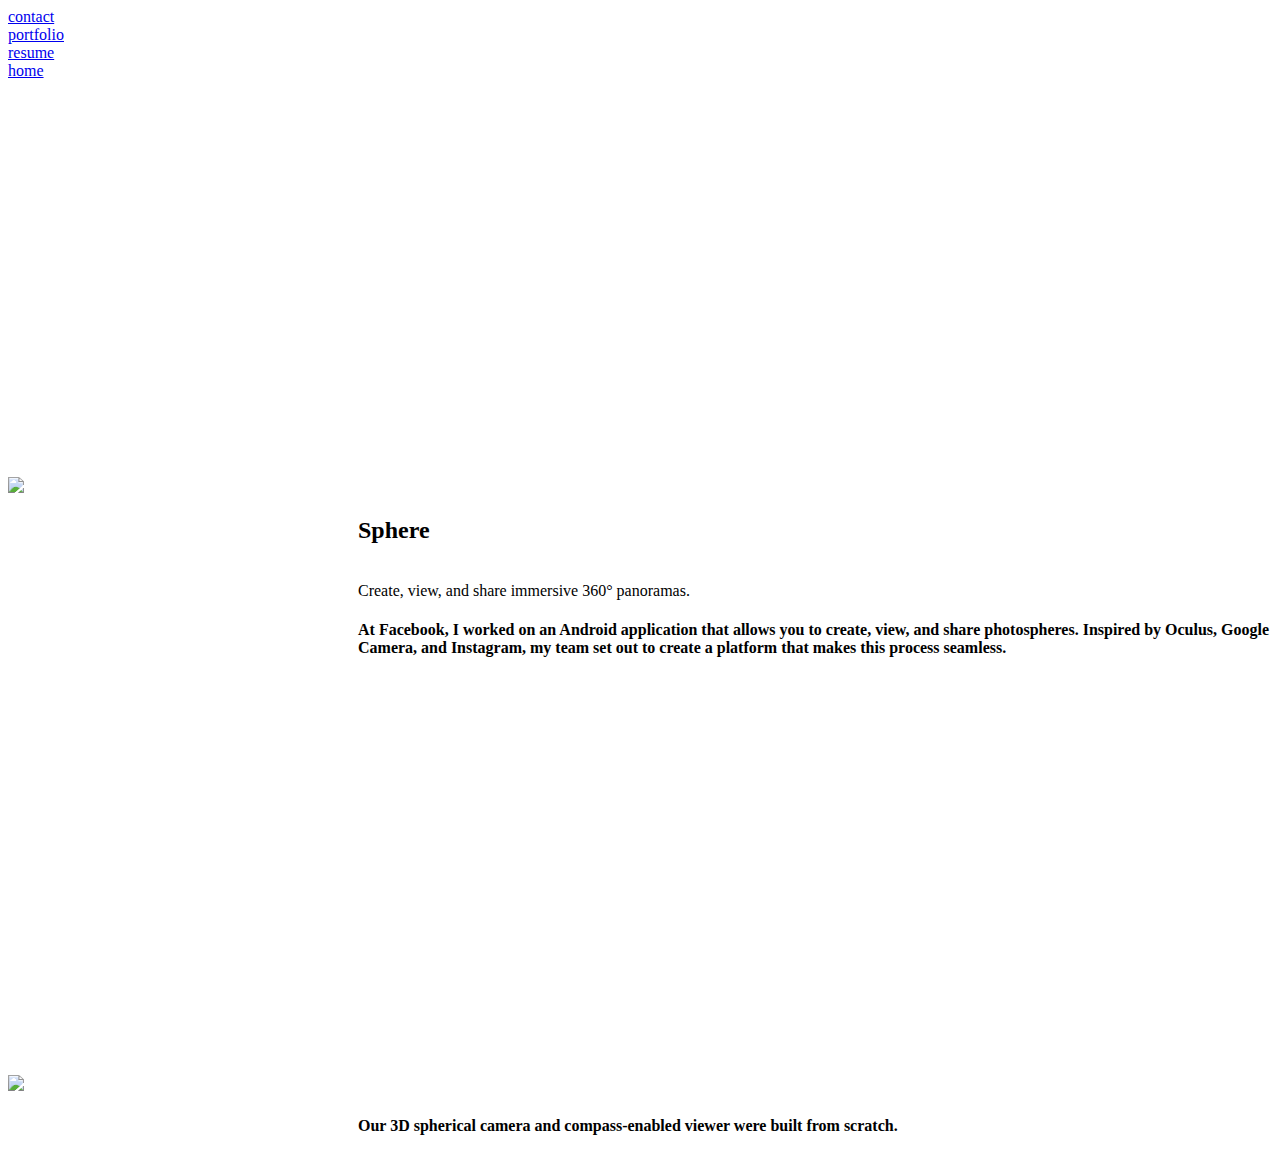
==== portfolio/index.html @ acb2e41e "Restructuring" ====
<html>
<head>
<title>Dipsikha</title>
      <meta charset="utf-8">
      <meta http-equiv="X-UA-Compatible" content="IE=edge">
      <link href='http://fonts.googleapis.com/css?family=Open+Sans:400,300,700' rel='stylesheet' type='text/css'>
      <link href='http://fonts.googleapis.com/css?family=Lato:400,300,700' rel='stylesheet' type='text/css'>
      <script src="https://ajax.googleapis.com/ajax/libs/jquery/2.1.3/jquery.min.js"></script>
      <link href="http://fonts.googleapis.com/css?family=Open+Sans:300" rel="stylesheet" type="text/css">
      <link rel="stylesheet" type="text/css" href="css/portfolio.css" />
</head>
<body>
	
	<div class="topbar">
		<div class="topbar-link"><a href="mailto:dhalder@berkeley.edu">contact</a></div>
    <div class="topbar-link"><a href="portfolio.html">portfolio</a></div>
		<div class="topbar-link"><a href="resume.html">resume</a></div>
    <div class="topbar-link"><a href="index.html">home</a></div>
	</div>

  
 	<div class="sphere">
  <div class="demo_container">
    <img src="img/android_device_mockup.png" class = "demo">
    <video class="sphere_video" src="res/intro.mov" 
    autoplay="true" loop="true" muted="true" width="241" height="413"></video>
  </div>

  <div class="description" style="padding-left: 350px;">
    <h2>Sphere</h2>
    <br>Create, view, and share immersive 360&#176 panoramas.<br><p></p>
    <h4>At Facebook, I worked on an Android application that allows you to create, view, and share photospheres. Inspired by Oculus, Google Camera, and Instagram, my team set out to create a platform that makes this process seamless. </h4>
  </div>

  <div class="sphere_video">
  <div class="demo_container">
    <img src="img/android_device_mockup.png" class = "demo">
    <video class="sphere_video" src="res/camerademo.mp4" 
    autoplay="true" loop="true" muted="true" width="241" height="413"></video>
  </div>

  <div class="description" style="padding-left: 350px;">
    <h4>Our 3D spherical camera and compass-enabled viewer were built from scratch.</h4>
  </div>


   
			
</body>
</html>
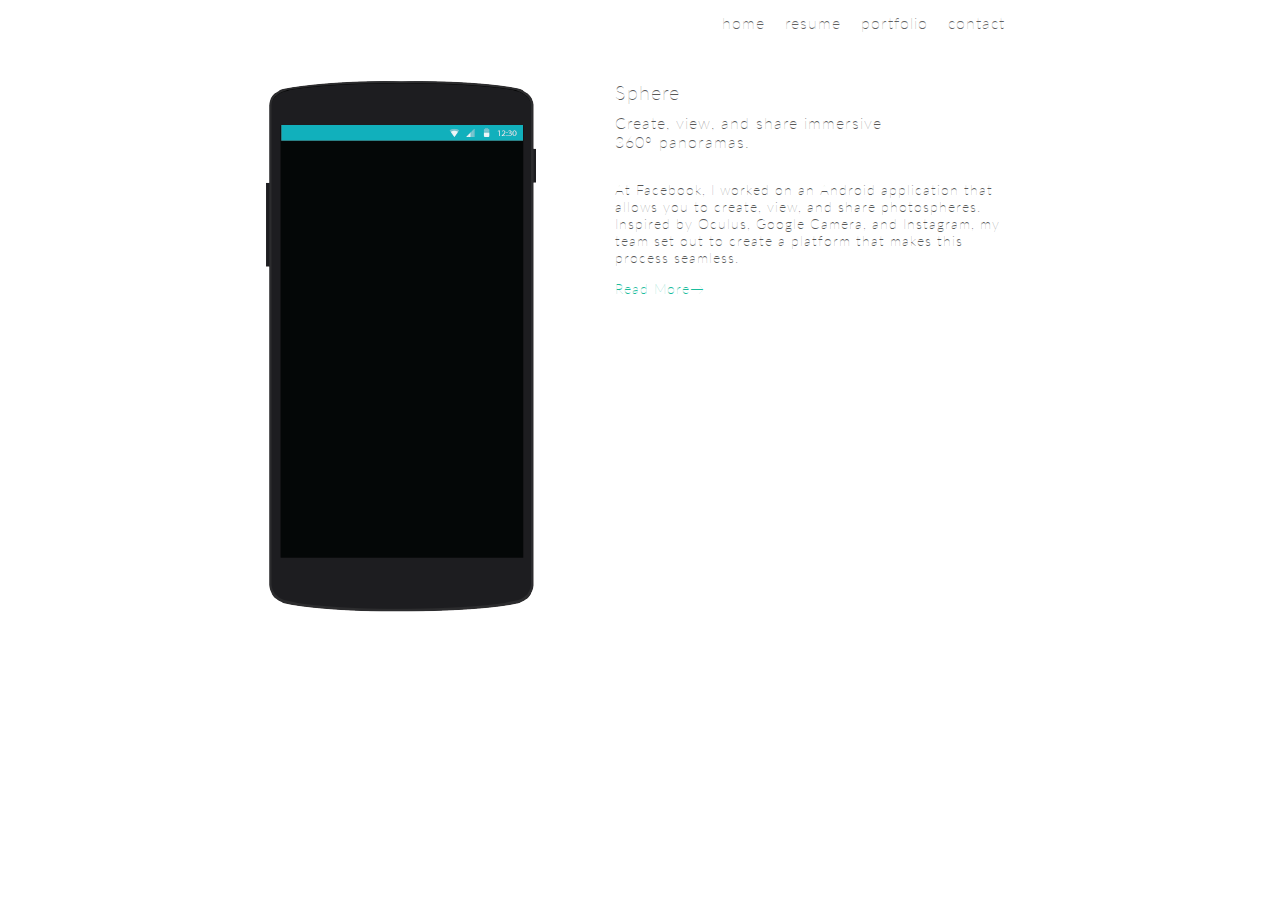
==== commit f5e1859c: "Sphere Portfolio Entry V1" ====
--- a/portfolio/index.html
+++ b/portfolio/index.html
@@ -13,9 +13,9 @@
 	
 	<div class="topbar">
 		<div class="topbar-link"><a href="mailto:dhalder@berkeley.edu">contact</a></div>
-    <div class="topbar-link"><a href="portfolio.html">portfolio</a></div>
-		<div class="topbar-link"><a href="resume.html">resume</a></div>
-    <div class="topbar-link"><a href="index.html">home</a></div>
+    <div class="topbar-link"><a href=".">portfolio</a></div>
+		<div class="topbar-link"><a href="../resume.html">resume</a></div>
+    <div class="topbar-link"><a href="../index.html">home</a></div>
 	</div>
 
   
@@ -29,22 +29,12 @@
   <div class="description" style="padding-left: 350px;">
     <h2>Sphere</h2>
     <br>Create, view, and share immersive 360&#176 panoramas.<br><p></p>
-    <h4>At Facebook, I worked on an Android application that allows you to create, view, and share photospheres. Inspired by Oculus, Google Camera, and Instagram, my team set out to create a platform that makes this process seamless. </h4>
+    <h4>At Facebook, I worked on an Android application that allows you to create, view, and share photospheres. Inspired by Oculus, Google Camera, and Instagram, my team set out to create a platform that makes this process seamless.
+    <p><a href="sphere.html">Read More&#8594;</a></p>
+    </h4>
+
   </div>
 
-  <div class="sphere_video">
-  <div class="demo_container">
-    <img src="img/android_device_mockup.png" class = "demo">
-    <video class="sphere_video" src="res/camerademo.mp4" 
-    autoplay="true" loop="true" muted="true" width="241" height="413"></video>
-  </div>
-
-  <div class="description" style="padding-left: 350px;">
-    <h4>Our 3D spherical camera and compass-enabled viewer were built from scratch.</h4>
-  </div>
-
-
-   
-			
+		
 </body>
 </html>--- a/portfolio/css/portfolio.css
+++ b/portfolio/css/portfolio.css
@@ -0,0 +1,384 @@
+body {
+	color: #595959;
+	font-family: 'Lato', sans-serif;
+	letter-spacing: 0.5px;
+	margin: 50px auto 0 auto;
+	width: 750px;
+	height: 90%;
+    font-weight: 100;
+    letter-spacing: 1px;
+
+}
+
+h2 {
+    font-size: 125%;
+    font-weight: 100;
+    margin-bottom: -10px;
+}
+
+
+a {
+    color: #1abc9c;
+}
+
+
+a:link {
+    text-decoration: none;
+}
+
+a:hover {
+    text-decoration: none;
+    color: #16a085;
+}
+
+img {
+    height: auto;
+    max-width: 100%;
+}
+
+.about-me {
+	width: 675px;
+	margin: 0 auto;
+}
+
+.topbar {
+	position:fixed;
+	top: 5px;
+	width: 750px;
+	height: 40px;
+	background-color: white;
+	opacity: 0.95;
+	z-index: 100;
+}
+
+
+.topbar-link {
+	display: inline-block;
+	text-align: center;
+	margin: 0px 10px 10px 10px;
+	float: right;
+	margin-top: 7.5px;
+	padding-bottom: 5px;
+}
+
+.topbar-link a {
+	color: #595959;
+}
+
+.topbar-link a:hover {
+    text-decoration: none;
+    color: #16a085
+}
+
+
+.sphere {
+	margin-top: 80px;
+}
+
+
+.demo {
+    position:absolute;
+    z-index: 1;
+}
+
+.sphere_video {
+    position:absolute;
+    z-index: 2;
+    padding-top: 60px;
+    padding-left: 16.5px;
+}
+
+.camera {
+    position:absolute;
+    z-index: 2;
+    padding-top: 60px;
+    padding-left: 16.5px;
+}
+
+.description {
+	width: 300px;
+}
+
+body h4 {
+	color: #595959;
+	font-family: 'Lato', sans-serif;
+	letter-spacing: 0.5px;
+	margin: 30px auto 0 auto;
+    font-weight: 100;
+    letter-spacing: 1px;
+    font-size: 14px;
+}
+
+.description h4 {
+	width: 400px;
+}
+
+.description .section-title {
+	width: 400px;
+	padding-top: 20px;
+}
+
+#left {
+  width: 400px;
+  float: left;
+}
+
+#right {
+  margin-left: 450px; /* Change this to whatever the width of your left column is*/
+}
+
+#container {
+	margin-top: 75px;
+}
+
+.carousel1 {
+	position: relative;
+	padding: 550px;
+	padding-right: 25px;
+	padding-left: 25px;
+}
+
+.mockup {
+	padding-right: 60px;
+	padding-left: 30px;
+}
+
+.demo2 {
+    position:absolute;
+    z-index: 1;
+}
+
+.sphere_video2 {
+    position:absolute;
+    z-index: 2;
+    padding-top: 31px;
+    padding-left: 14px;
+}
+
+#section2 {
+	padding-top: 290px;
+}
+
+
+
+/* ***************************** */
+
+.wrapper{
+  width:90%;
+  position:relative;
+  margin:5% auto 0;
+}
+
+/**
+ * Padding is set relative to the width
+ * of the element, so here padding-top:60% is
+ * a percentage of the width. This allows us 
+ * to set the height as a ratio of the width
+ *
+ */
+.carousel{
+	width: 100%;
+	position: relative;
+	padding-top: 60%;
+	overflow: hidden;
+}
+
+.inner{
+	width: 100%;
+	height: 100%;
+	position: absolute;
+	top:0;
+	left: 0;
+}
+
+/**
+ * ==========================
+ * Animation styles
+ * 
+ * Notes:
+ * 1. We use z-index to position active slides in-front 
+ * of non-active slides
+ * 2. We set right:0 and left:0 on .slide to provide us with
+ * a default positioning on both sides of the slide. This allows 
+ * us to trigger JS and CSS3 animations easily
+ *
+ */
+.slide{
+	width: 100%;
+	height: 100%;
+	position: absolute;
+	top:0;
+	right:0;
+	left:0;
+	z-index: 1;
+	opacity: 0;
+}
+
+.slide.active,
+.slide.left,
+.slide.right{
+	z-index: 2;
+	opacity: 1;
+}
+
+/**
+ * ==========================
+ * JS animation styles
+ * 
+ * We use jQuery.animate to control the sliding animations
+ * when CSS3 animations are not available. In order for
+ * the next slide to slide in from the right, we need
+ * to change the left:0 property of the slide to left:auto
+ *
+ */
+
+.js-reset-left{left:auto}
+
+/**
+ * ==========================
+ * CSS animation styles
+ * 
+ * .slide.left and .slide.right set-up
+ * the to-be-animated slide so that it can slide
+ * into view. For example, a slide that is about 
+ * to slide in from the right will:
+ * 1. Be positioned to the right of the viewport (right:-100%)
+ * 2. Slide in when the style is superseded with a more specific style (right:0%)
+ *
+ */
+.slide.left{
+	left:-100%;
+	right:0;
+}
+
+.slide.right{
+	right:-100%;
+	left: auto;
+}
+
+.transition .slide.left{left:0%}
+.transition .slide.right{right:0%}
+
+/**
+ * The following classes slide the previously active
+ * slide out of view before positioning behind the 
+ * currently active slide
+ *
+ */
+.transition .slide.shift-right{right: 100%;left:auto}
+.transition .slide.shift-left{left: 100%;right:auto}
+
+/**
+ * This sets the CSS properties that will animate. We set the
+ * transition-duration property dynamically via JS.
+ * We use the browser's default transition-timing-function
+ * for simplicity's sake
+ * 
+ * It is important to note that we are using CodePen's inbuilt
+ * CSS3 property prefixer. For your own projects, you will need
+ * to prefix the transition and transform properties here to ensure
+ * reliable support across browsers
+ *
+ */
+.transition .slide{
+	transition-property: right, left, margin;
+}
+
+/**
+ * ==========================
+ * Indicators
+ *
+ */
+.indicators{
+  width:100%;
+  position: absolute;
+  bottom:0;
+  z-index: 4;
+  padding:0;
+  text-align: center;
+}
+
+.indicators li{
+	width: 13px;
+	height: 13px;
+	display: inline-block;
+	margin: 5px;
+	background: #fff;
+	list-style-type: none;
+	border-radius: 50%;
+  cursor:pointer;
+  transition:background 0.3s ease-out;
+}
+
+.indicators li.active{background:#93278f}
+
+.indicators li:hover{background-color:#2b2b2b}
+
+/**
+ * ==========================
+ * Arrows 
+ *
+ */
+.arrow{
+  width: 20px;
+  height: 20px;
+  position:absolute;
+  top:50%;
+  z-index:5;
+  border-top:3px solid #fff;
+  border-right:3px solid #fff;
+  cursor:pointer;
+  transition:border-color 0.3s ease-out;
+}
+
+.arrow:hover{border-color:#93278f}
+
+.arrow-left{
+  left:20px;
+  transform:rotate(225deg);
+}
+
+.arrow-right{
+  right:20px;
+  transform:rotate(45deg);
+}
+
+/**
+ * ==========================
+ * For demo purposes only
+ * 
+ * Please note that the styles below are used
+ * for the purposes of this demo only. There is no need
+ * to use these in any of your own projects
+ *
+ */
+.slide{
+	text-align:center;
+  padding-top:25%;
+  background-size:cover;
+}
+
+h1{
+	width:100px;
+  height:100px;
+  background-color:rgba(146, 45, 141,0.7);
+	margin:auto;
+  line-height:100px;
+	color:#fff;
+	font-size:2.4em;
+  border-radius:50%;
+}
+
+.slide:nth-child(1){
+	background-image:url(https://s3-us-west-2.amazonaws.com/s.cdpn.io/163697/slide-1.jpg);
+ }
+
+.slide:nth-child(2){
+	background-image:url(https://s3-us-west-2.amazonaws.com/s.cdpn.io/163697/slide-2.jpg);
+}
+
+.slide:nth-child(3){
+	background-image:url(https://s3-us-west-2.amazonaws.com/s.cdpn.io/163697/slide-3.jpg);
+ }
+
+
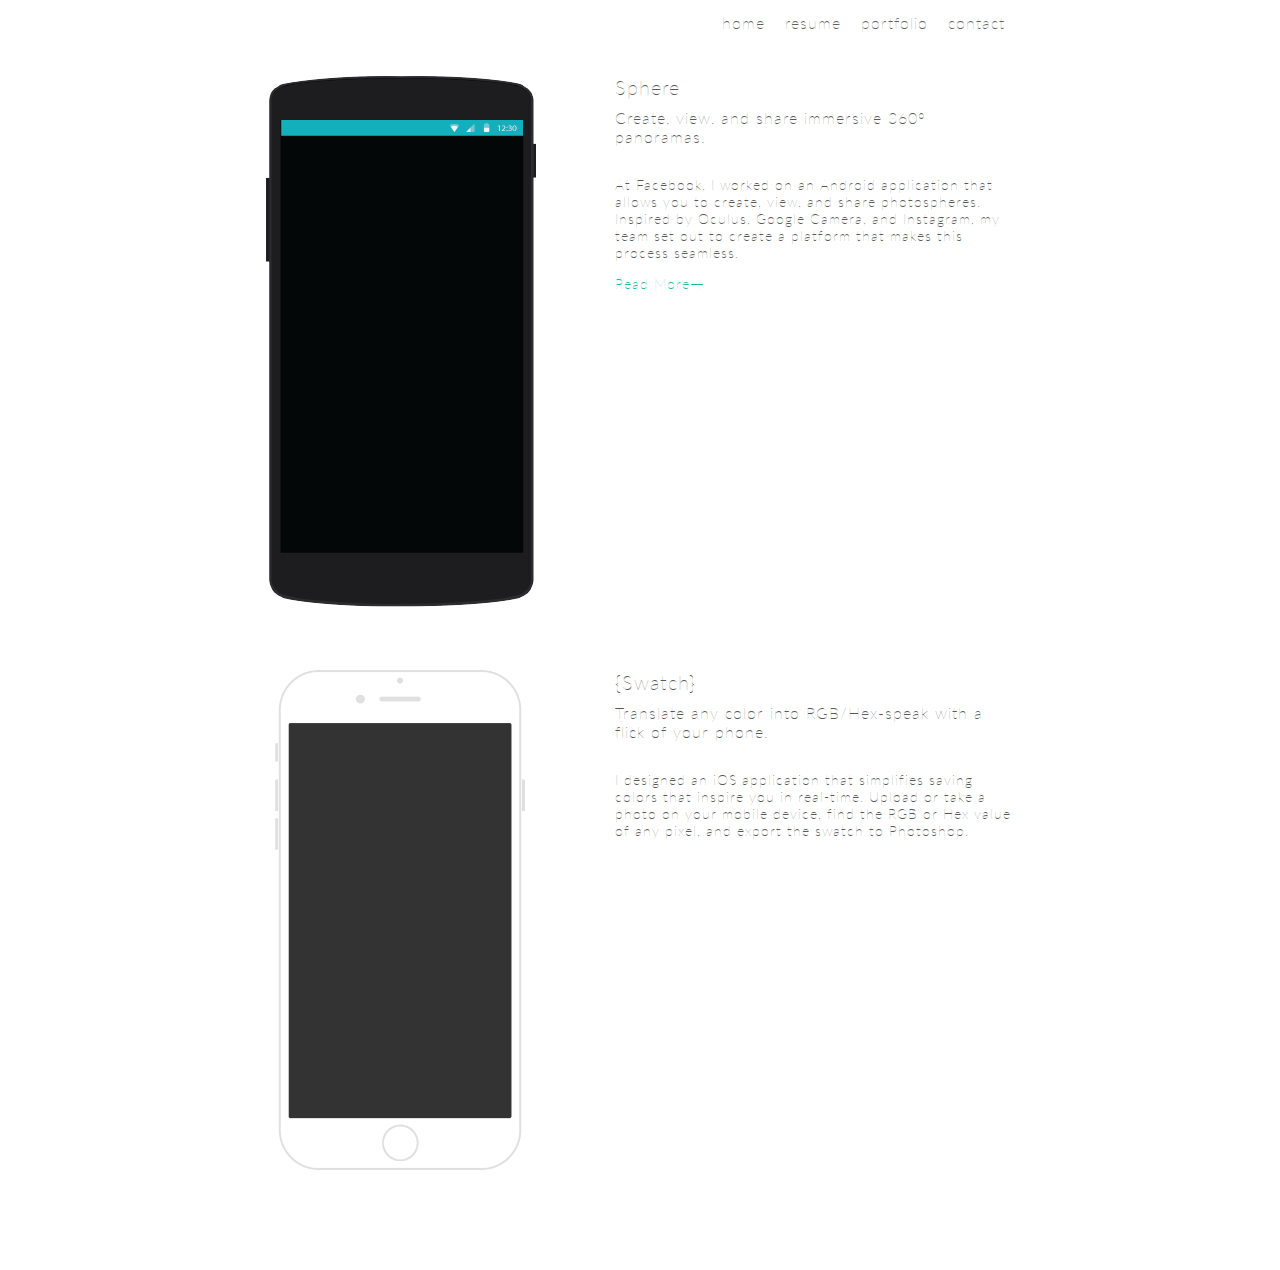
==== commit fa883cb8: "Sphere Portfolio Entry V1" ====
--- a/portfolio/index.html
+++ b/portfolio/index.html
@@ -5,9 +5,10 @@
       <meta http-equiv="X-UA-Compatible" content="IE=edge">
       <link href='http://fonts.googleapis.com/css?family=Open+Sans:400,300,700' rel='stylesheet' type='text/css'>
       <link href='http://fonts.googleapis.com/css?family=Lato:400,300,700' rel='stylesheet' type='text/css'>
-      <script src="https://ajax.googleapis.com/ajax/libs/jquery/2.1.3/jquery.min.js"></script>
       <link href="http://fonts.googleapis.com/css?family=Open+Sans:300" rel="stylesheet" type="text/css">
       <link rel="stylesheet" type="text/css" href="css/portfolio.css" />
+      <script src="https://ajax.googleapis.com/ajax/libs/jquery/2.1.3/jquery.min.js"></script>
+
 </head>
 <body>
 	
@@ -18,23 +19,38 @@
     <div class="topbar-link"><a href="../index.html">home</a></div>
 	</div>
 
-  
- 	<div class="sphere">
-  <div class="demo_container">
-    <img src="img/android_device_mockup.png" class = "demo">
-    <video class="sphere_video" src="res/intro.mov" 
-    autoplay="true" loop="true" muted="true" width="241" height="413"></video>
+  <div class="sphere" style="margin-top: 45px; height: 575px">
+    <div class="demo_container">
+      <img src="img/android_device_mockup.png" class = "demo">
+      <video class="sphere_video" src="res/intro.mov" 
+      autoplay="true" loop="true" muted="true" width="241" height="413"></video>
+    </div>
+
+    <div class="description" style="padding-left: 350px; margin-top: 75px">
+      <h2>Sphere</h2>
+      <br>Create, view, and share immersive 360&#176 panoramas.<br><p></p>
+      <h4>At Facebook, I worked on an Android application that allows you to create, view, and share photospheres. Inspired by Oculus, Google Camera, and Instagram, my team set out to create a platform that makes this process seamless.
+      <p><a href="sphere.html">Read More&#8594;</a></p>
+      </h4>
+    </div>
   </div>
 
-  <div class="description" style="padding-left: 350px;">
-    <h2>Sphere</h2>
-    <br>Create, view, and share immersive 360&#176 panoramas.<br><p></p>
-    <h4>At Facebook, I worked on an Android application that allows you to create, view, and share photospheres. Inspired by Oculus, Google Camera, and Instagram, my team set out to create a platform that makes this process seamless.
-    <p><a href="sphere.html">Read More&#8594;</a></p>
-    </h4>
+  <div class="swatch" style="margin-top: 45px; height: 600px">
+    <div class="demo_container">
+      <img src="img/iphone.png" class = "demo" style=" width: 250px; height: 500px; padding-left: 10px;
+      padding-right: 10px">
+      <video class="swatch_video" src="res/swatch.mov" 
+      autoplay="true" loop="true" muted="true" width="350" height="400"></video>
+    </div>
 
+    <div class="description" style="padding-left: 350px; margin-bottom: 300px; margin-top: -25px">
+      <h2>{Swatch}</h2>
+      <br>Translate any color into RGB/Hex-speak with a flick of your phone.<br><p></p>
+      <h4>I designed an iOS application that simplifies saving colors that inspire you in real-time. Upload or take a photo on your mobile device, find the RGB or Hex value of any pixel, and export the swatch to Photoshop. 
+      </h4>
+    </div>
   </div>
+  
 
-		
 </body>
 </html>--- a/portfolio/css/portfolio.css
+++ b/portfolio/css/portfolio.css
@@ -42,13 +42,14 @@
 }
 
 .topbar {
-	position:fixed;
-	top: 5px;
-	width: 750px;
-	height: 40px;
-	background-color: white;
-	opacity: 0.95;
-	z-index: 100;
+    position: fixed;
+    top: 0px;
+    padding-top: 5px;
+    width: 750px;
+    height: 40px;
+    background-color: white;
+    opacity: 0.95;
+    z-index: 100;
 }
 
 
@@ -88,6 +89,13 @@
     padding-left: 16.5px;
 }
 
+.swatch_video {
+    position:absolute;
+    z-index: 2;
+    padding-top: 48px;
+    margin-left: -40px;
+}
+
 .camera {
     position:absolute;
     z-index: 2;
@@ -95,9 +103,6 @@
     padding-left: 16.5px;
 }
 
-.description {
-	width: 300px;
-}
 
 body h4 {
 	color: #595959;
@@ -124,7 +129,7 @@
 }
 
 #right {
-  margin-left: 450px; /* Change this to whatever the width of your left column is*/
+  margin-left: 450px; 
 }
 
 #container {
@@ -160,225 +165,3 @@
 }
 
 
-
-/* ***************************** */
-
-.wrapper{
-  width:90%;
-  position:relative;
-  margin:5% auto 0;
-}
-
-/**
- * Padding is set relative to the width
- * of the element, so here padding-top:60% is
- * a percentage of the width. This allows us 
- * to set the height as a ratio of the width
- *
- */
-.carousel{
-	width: 100%;
-	position: relative;
-	padding-top: 60%;
-	overflow: hidden;
-}
-
-.inner{
-	width: 100%;
-	height: 100%;
-	position: absolute;
-	top:0;
-	left: 0;
-}
-
-/**
- * ==========================
- * Animation styles
- * 
- * Notes:
- * 1. We use z-index to position active slides in-front 
- * of non-active slides
- * 2. We set right:0 and left:0 on .slide to provide us with
- * a default positioning on both sides of the slide. This allows 
- * us to trigger JS and CSS3 animations easily
- *
- */
-.slide{
-	width: 100%;
-	height: 100%;
-	position: absolute;
-	top:0;
-	right:0;
-	left:0;
-	z-index: 1;
-	opacity: 0;
-}
-
-.slide.active,
-.slide.left,
-.slide.right{
-	z-index: 2;
-	opacity: 1;
-}
-
-/**
- * ==========================
- * JS animation styles
- * 
- * We use jQuery.animate to control the sliding animations
- * when CSS3 animations are not available. In order for
- * the next slide to slide in from the right, we need
- * to change the left:0 property of the slide to left:auto
- *
- */
-
-.js-reset-left{left:auto}
-
-/**
- * ==========================
- * CSS animation styles
- * 
- * .slide.left and .slide.right set-up
- * the to-be-animated slide so that it can slide
- * into view. For example, a slide that is about 
- * to slide in from the right will:
- * 1. Be positioned to the right of the viewport (right:-100%)
- * 2. Slide in when the style is superseded with a more specific style (right:0%)
- *
- */
-.slide.left{
-	left:-100%;
-	right:0;
-}
-
-.slide.right{
-	right:-100%;
-	left: auto;
-}
-
-.transition .slide.left{left:0%}
-.transition .slide.right{right:0%}
-
-/**
- * The following classes slide the previously active
- * slide out of view before positioning behind the 
- * currently active slide
- *
- */
-.transition .slide.shift-right{right: 100%;left:auto}
-.transition .slide.shift-left{left: 100%;right:auto}
-
-/**
- * This sets the CSS properties that will animate. We set the
- * transition-duration property dynamically via JS.
- * We use the browser's default transition-timing-function
- * for simplicity's sake
- * 
- * It is important to note that we are using CodePen's inbuilt
- * CSS3 property prefixer. For your own projects, you will need
- * to prefix the transition and transform properties here to ensure
- * reliable support across browsers
- *
- */
-.transition .slide{
-	transition-property: right, left, margin;
-}
-
-/**
- * ==========================
- * Indicators
- *
- */
-.indicators{
-  width:100%;
-  position: absolute;
-  bottom:0;
-  z-index: 4;
-  padding:0;
-  text-align: center;
-}
-
-.indicators li{
-	width: 13px;
-	height: 13px;
-	display: inline-block;
-	margin: 5px;
-	background: #fff;
-	list-style-type: none;
-	border-radius: 50%;
-  cursor:pointer;
-  transition:background 0.3s ease-out;
-}
-
-.indicators li.active{background:#93278f}
-
-.indicators li:hover{background-color:#2b2b2b}
-
-/**
- * ==========================
- * Arrows 
- *
- */
-.arrow{
-  width: 20px;
-  height: 20px;
-  position:absolute;
-  top:50%;
-  z-index:5;
-  border-top:3px solid #fff;
-  border-right:3px solid #fff;
-  cursor:pointer;
-  transition:border-color 0.3s ease-out;
-}
-
-.arrow:hover{border-color:#93278f}
-
-.arrow-left{
-  left:20px;
-  transform:rotate(225deg);
-}
-
-.arrow-right{
-  right:20px;
-  transform:rotate(45deg);
-}
-
-/**
- * ==========================
- * For demo purposes only
- * 
- * Please note that the styles below are used
- * for the purposes of this demo only. There is no need
- * to use these in any of your own projects
- *
- */
-.slide{
-	text-align:center;
-  padding-top:25%;
-  background-size:cover;
-}
-
-h1{
-	width:100px;
-  height:100px;
-  background-color:rgba(146, 45, 141,0.7);
-	margin:auto;
-  line-height:100px;
-	color:#fff;
-	font-size:2.4em;
-  border-radius:50%;
-}
-
-.slide:nth-child(1){
-	background-image:url(https://s3-us-west-2.amazonaws.com/s.cdpn.io/163697/slide-1.jpg);
- }
-
-.slide:nth-child(2){
-	background-image:url(https://s3-us-west-2.amazonaws.com/s.cdpn.io/163697/slide-2.jpg);
-}
-
-.slide:nth-child(3){
-	background-image:url(https://s3-us-west-2.amazonaws.com/s.cdpn.io/163697/slide-3.jpg);
- }
-
-
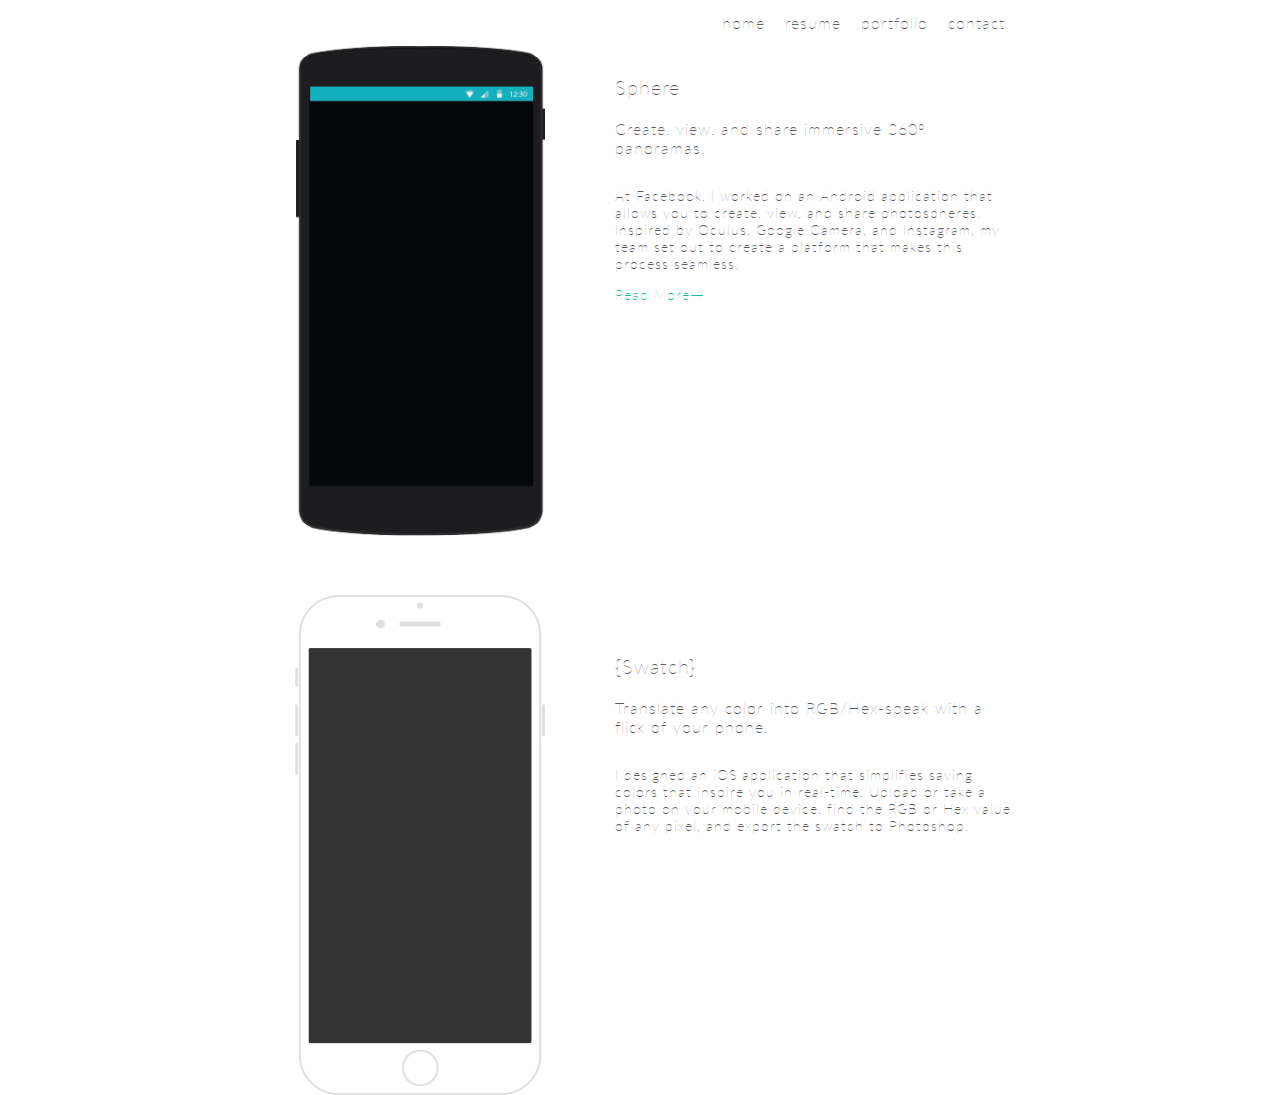
==== commit 6b3755cf: "Sphere Portfolio Entry V1" ====
--- a/portfolio/index.html
+++ b/portfolio/index.html
@@ -19,35 +19,44 @@
     <div class="topbar-link"><a href="../index.html">home</a></div>
 	</div>
 
-  <div class="sphere" style="margin-top: 45px; height: 575px">
-    <div class="demo_container">
-      <img src="img/android_device_mockup.png" class = "demo">
-      <video class="sphere_video" src="res/intro.mov" 
-      autoplay="true" loop="true" muted="true" width="241" height="413"></video>
-    </div>
 
-    <div class="description" style="padding-left: 350px; margin-top: 75px">
-      <h2>Sphere</h2>
-      <br>Create, view, and share immersive 360&#176 panoramas.<br><p></p>
-      <h4>At Facebook, I worked on an Android application that allows you to create, view, and share photospheres. Inspired by Oculus, Google Camera, and Instagram, my team set out to create a platform that makes this process seamless.
-      <p><a href="sphere.html">Read More&#8594;</a></p>
-      </h4>
-    </div>
-  </div>
-
-  <div class="swatch" style="margin-top: 45px; height: 600px">
-    <div class="demo_container">
-      <img src="img/iphone.png" class = "demo" style=" width: 250px; height: 500px; padding-left: 10px;
+    <div id="container" margin-top="50px">
+      <div id="right1">
+        <div class = "mockup">
+          <img src="img/android_device_mockup.png" class = "demo2" width="250px">
+          <video 
+              class="sphere_video2" 
+              src="res/intro.mov" 
+              autoplay="true" 
+              loop="true" 
+              muted="true" 
+              width="222.5px" 
+              height="390px">
+          </video>
+        </div>
+        <div class = "mockup" style=" margin-top: 550px">
+          <img src="img/iphone.png" class = "demo" style=" width: 250px; height: 500px;
       padding-right: 10px">
       <video class="swatch_video" src="res/swatch.mov" 
       autoplay="true" loop="true" muted="true" width="350" height="400"></video>
-    </div>
-
-    <div class="description" style="padding-left: 350px; margin-bottom: 300px; margin-top: -25px">
-      <h2>{Swatch}</h2>
-      <br>Translate any color into RGB/Hex-speak with a flick of your phone.<br><p></p>
-      <h4>I designed an iOS application that simplifies saving colors that inspire you in real-time. Upload or take a photo on your mobile device, find the RGB or Hex value of any pixel, and export the swatch to Photoshop. 
-      </h4>
+        </div>
+      </div>
+      <div id="left1">
+        <div id="section1" style="margin-top: 20px">
+        <h2>Sphere</h2>
+        <div class="section-title" style="padding-top: 30px;">
+        Create, view, and share immersive 360&#176 panoramas.
+        </div>
+        <h4>At Facebook, I worked on an Android application that allows you to create, view, and share photospheres. Inspired by Oculus, Google Camera, and Instagram, my team set out to create a platform that makes this process seamless.
+        <p><a href="sphere.html">Read More&#8594;</a></p></h4>
+      </div>
+      <div id="section2">
+        <h2>{Swatch}</h2>
+        <div class="section-title" style="padding-top: 30px;">
+        Translate any color into RGB/Hex-speak with a flick of your phone.
+        </div>
+        <h4>I designed an iOS application that simplifies saving colors that inspire you in real-time. Upload or take a photo on your mobile device, find the RGB or Hex value of any pixel, and export the swatch to Photoshop.
+      </div>
     </div>
   </div>
   
--- a/portfolio/css/portfolio.css
+++ b/portfolio/css/portfolio.css
@@ -93,7 +93,7 @@
     position:absolute;
     z-index: 2;
     padding-top: 48px;
-    margin-left: -40px;
+    margin-left: -50px;
 }
 
 .camera {
@@ -132,6 +132,16 @@
   margin-left: 450px; 
 }
 
+#left1 {
+  margin-left: 350px; 
+}
+
+#right1 {
+  width: 300px;
+  float: left;
+  margin-top: -30px;
+}
+
 #container {
 	margin-top: 75px;
 }
@@ -156,12 +166,19 @@
 .sphere_video2 {
     position:absolute;
     z-index: 2;
-    padding-top: 31px;
-    padding-left: 14px;
+    padding-top: 51px;
+    padding-left: 15px;
+}
+
+.sphere_video3 {
+    position:absolute;
+    z-index: 2;
+    padding-top: 30px;
+    padding-left: 14.5px;
 }
 
 #section2 {
-	padding-top: 290px;
+	padding-top: 320px;
 }
 
 
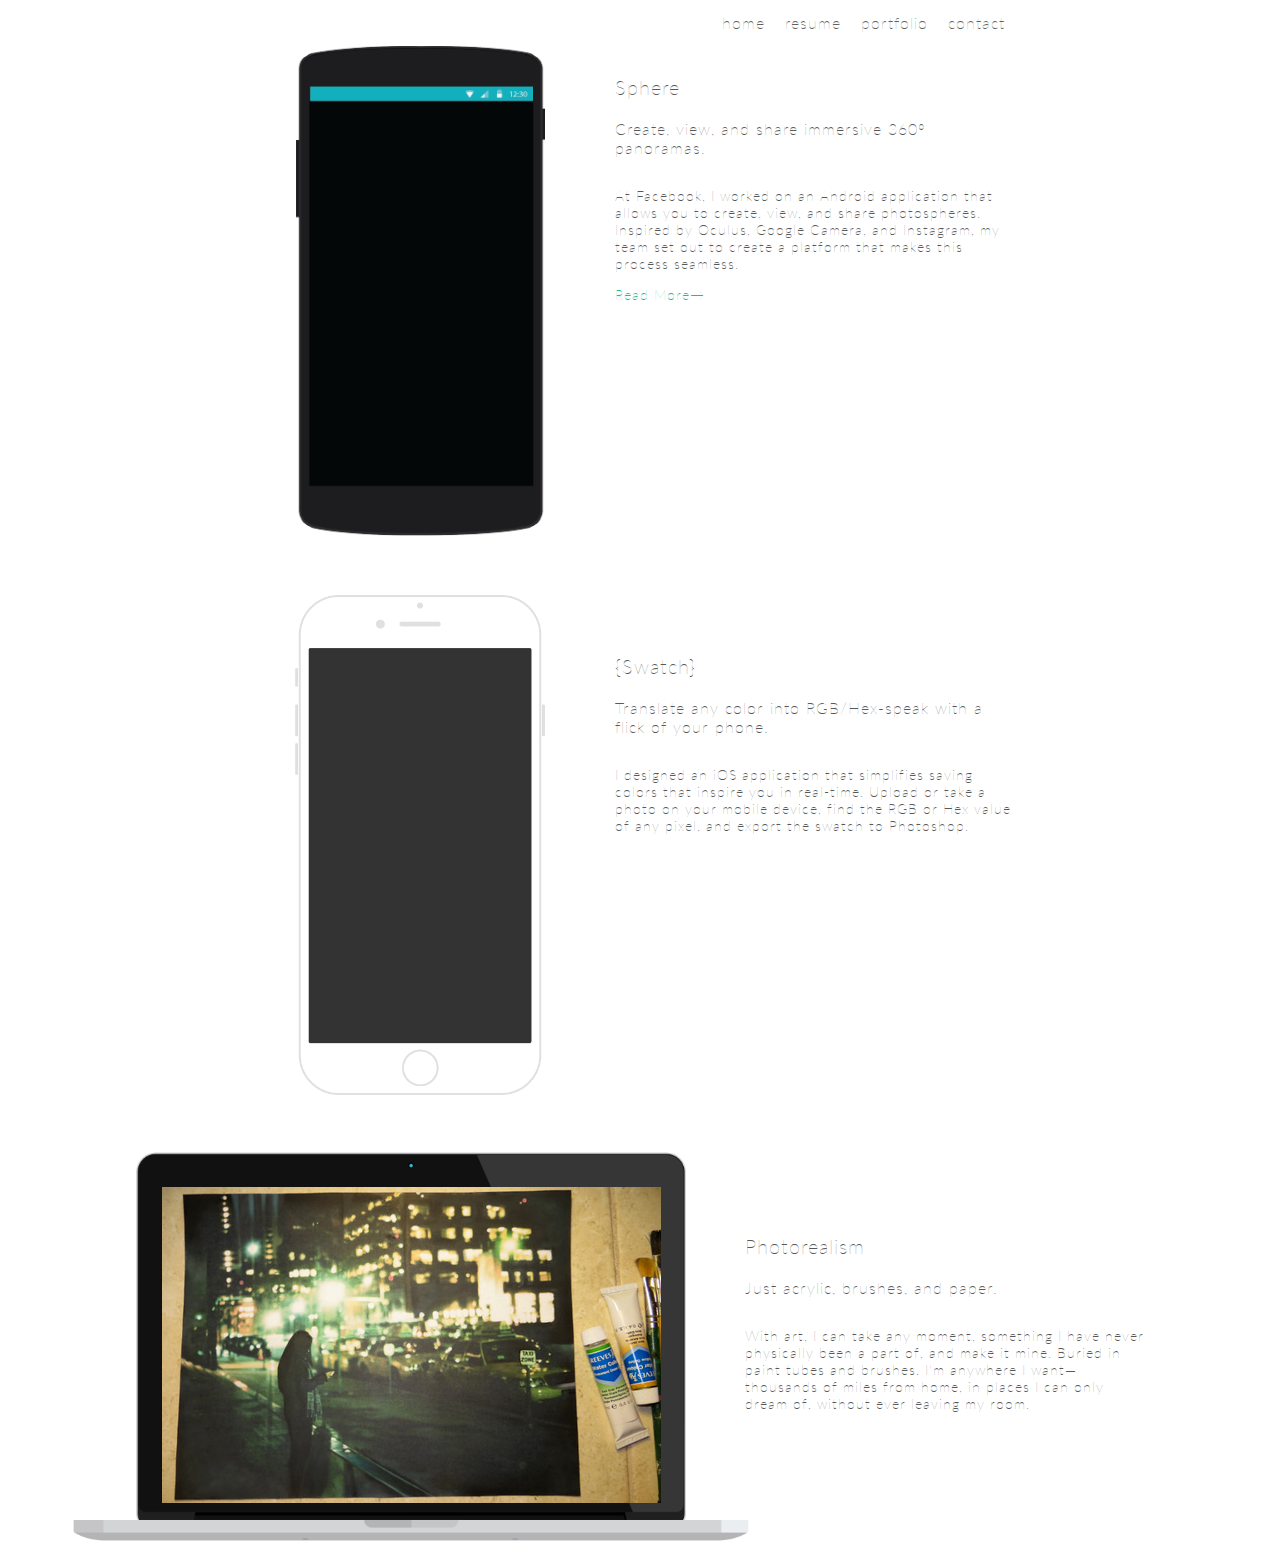
==== commit eb9b2e5d: "Photorealism entry" ====
--- a/portfolio/index.html
+++ b/portfolio/index.html
@@ -34,11 +34,15 @@
               height="390px">
           </video>
         </div>
-        <div class = "mockup" style=" margin-top: 550px">
+        <div class = "mockup" style="margin-top: 550px">
           <img src="img/iphone.png" class = "demo" style=" width: 250px; height: 500px;
       padding-right: 10px">
       <video class="swatch_video" src="res/swatch.mov" 
       autoplay="true" loop="true" muted="true" width="350" height="400"></video>
+        </div>
+        <div class="mockup"  style="width: 680px; padding-top: 550px; margin-left: -225px">
+          <img src="img/laptop.png" class = "demo"  style="width: 680px;">
+          <img src="img/LA.png" class = "art_video">
         </div>
       </div>
       <div id="left1">
@@ -57,6 +61,14 @@
         </div>
         <h4>I designed an iOS application that simplifies saving colors that inspire you in real-time. Upload or take a photo on your mobile device, find the RGB or Hex value of any pixel, and export the swatch to Photoshop.
       </div>
+       <div class = "mockup" style="margin-top: 400px; width: 400px; margin-left: 100px">
+        <h2>Photorealism</h2>
+        <div class="section-title" style="padding-top: 30px;">
+        Just acrylic, brushes, and paper.
+        </div>
+        <h4>With art, I can take any moment, something I have never physically been a part of, and make it mine. Buried in paint tubes and brushes, I'm anywhere I want—thousands of miles from home, in places I can only dream of, without ever leaving my room.</h4>
+        </div>
+       
     </div>
   </div>
   
--- a/portfolio/css/portfolio.css
+++ b/portfolio/css/portfolio.css
@@ -181,4 +181,11 @@
 	padding-top: 320px;
 }
 
+.art_video {
+    position:absolute;
+    z-index: 2;
+    padding-top: 42px;
+    margin-left: 92px;
+}
 
+
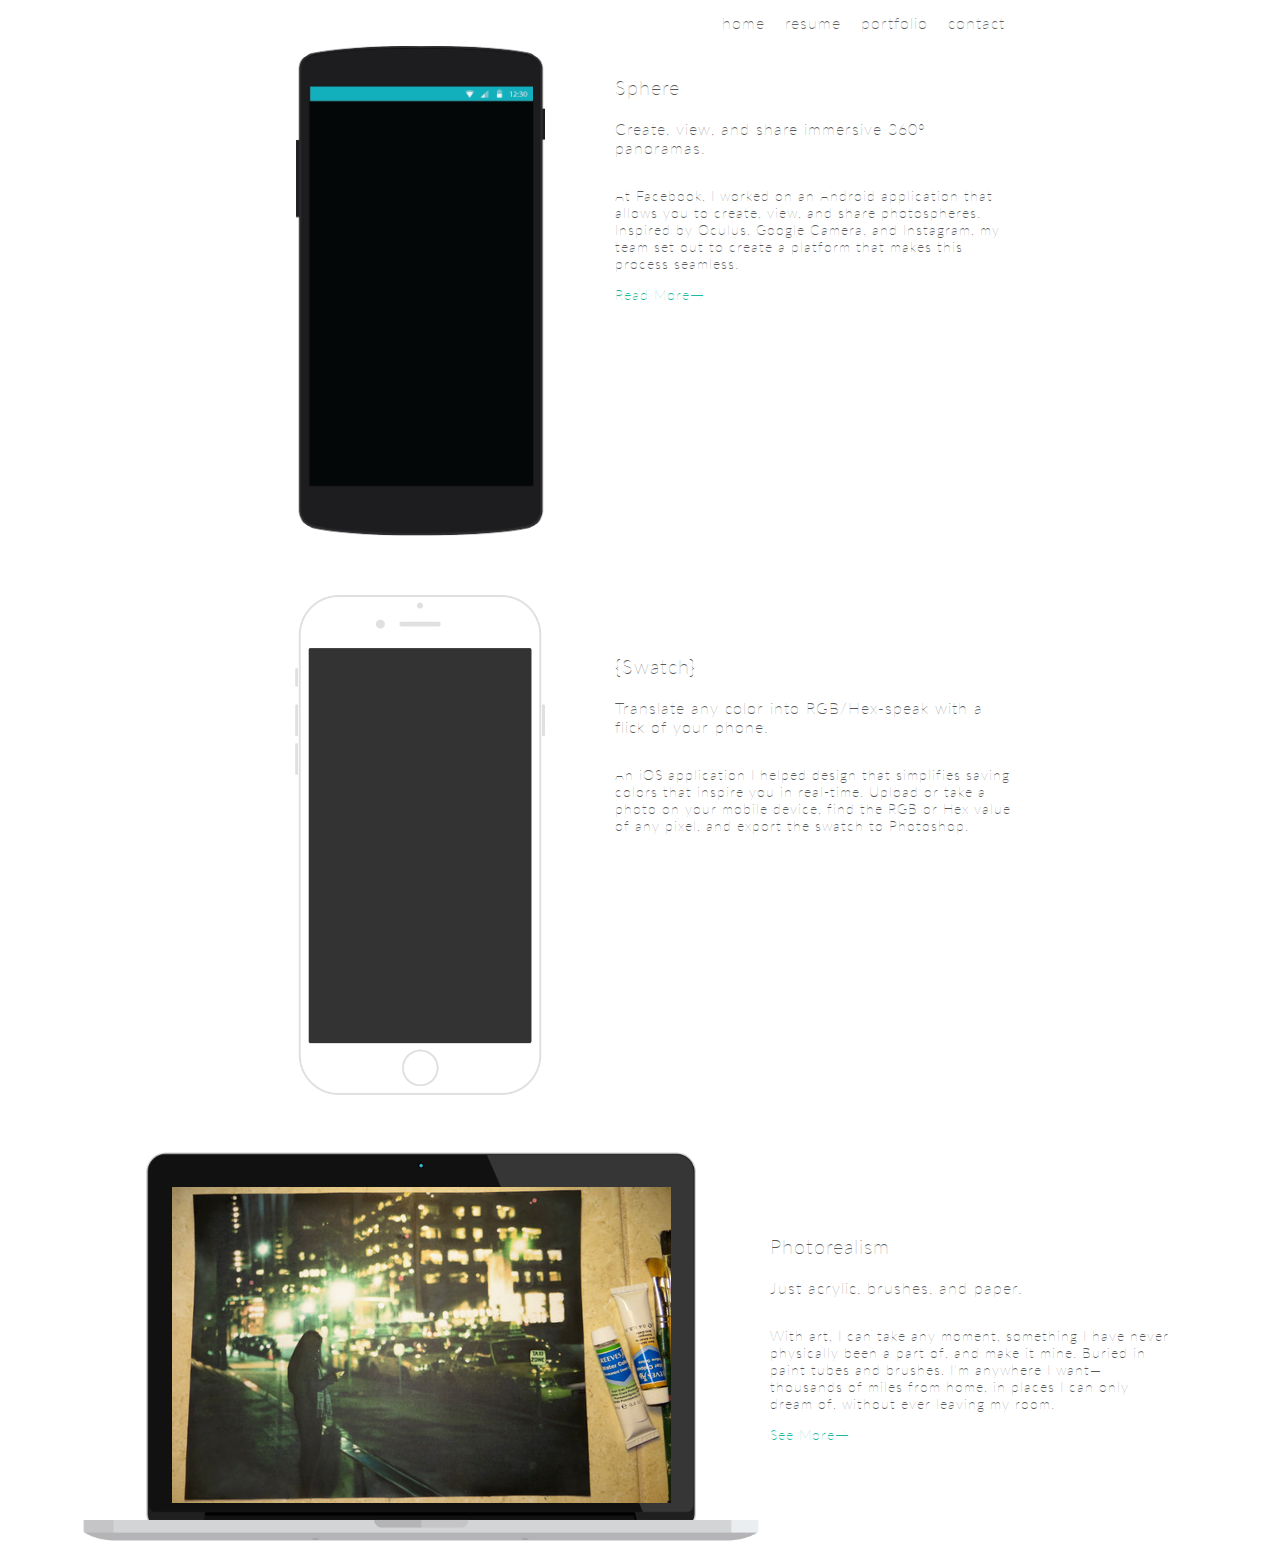
==== commit 2ef3eab4: "Linked artblog" ====
--- a/portfolio/index.html
+++ b/portfolio/index.html
@@ -40,7 +40,7 @@
       <video class="swatch_video" src="res/swatch.mov" 
       autoplay="true" loop="true" muted="true" width="350" height="400"></video>
         </div>
-        <div class="mockup"  style="width: 680px; padding-top: 550px; margin-left: -225px">
+        <div class="mockup"  style="width: 680px; padding-top: 550px; margin-left: -215px">
           <img src="img/laptop.png" class = "demo"  style="width: 680px;">
           <img src="img/LA.png" class = "art_video">
         </div>
@@ -59,14 +59,15 @@
         <div class="section-title" style="padding-top: 30px;">
         Translate any color into RGB/Hex-speak with a flick of your phone.
         </div>
-        <h4>I designed an iOS application that simplifies saving colors that inspire you in real-time. Upload or take a photo on your mobile device, find the RGB or Hex value of any pixel, and export the swatch to Photoshop.
+        <h4>An iOS application I helped design that simplifies saving colors that inspire you in real-time. Upload or take a photo on your mobile device, find the RGB or Hex value of any pixel, and export the swatch to Photoshop.
       </div>
-       <div class = "mockup" style="margin-top: 400px; width: 400px; margin-left: 100px">
+       <div class = "mockup" style="margin-top: 400px; width: 400px; margin-left: 125px">
         <h2>Photorealism</h2>
         <div class="section-title" style="padding-top: 30px;">
         Just acrylic, brushes, and paper.
         </div>
-        <h4>With art, I can take any moment, something I have never physically been a part of, and make it mine. Buried in paint tubes and brushes, I'm anywhere I want—thousands of miles from home, in places I can only dream of, without ever leaving my room.</h4>
+        <h4>With art, I can take any moment, something I have never physically been a part of, and make it mine. Buried in paint tubes and brushes, I'm anywhere I want—thousands of miles from home, in places I can only dream of, without ever leaving my room.
+        <p><a href="http://dipsikhahalder.tumblr.com/">See More&#8594;</a></p></h4>
         </div>
        
     </div>
